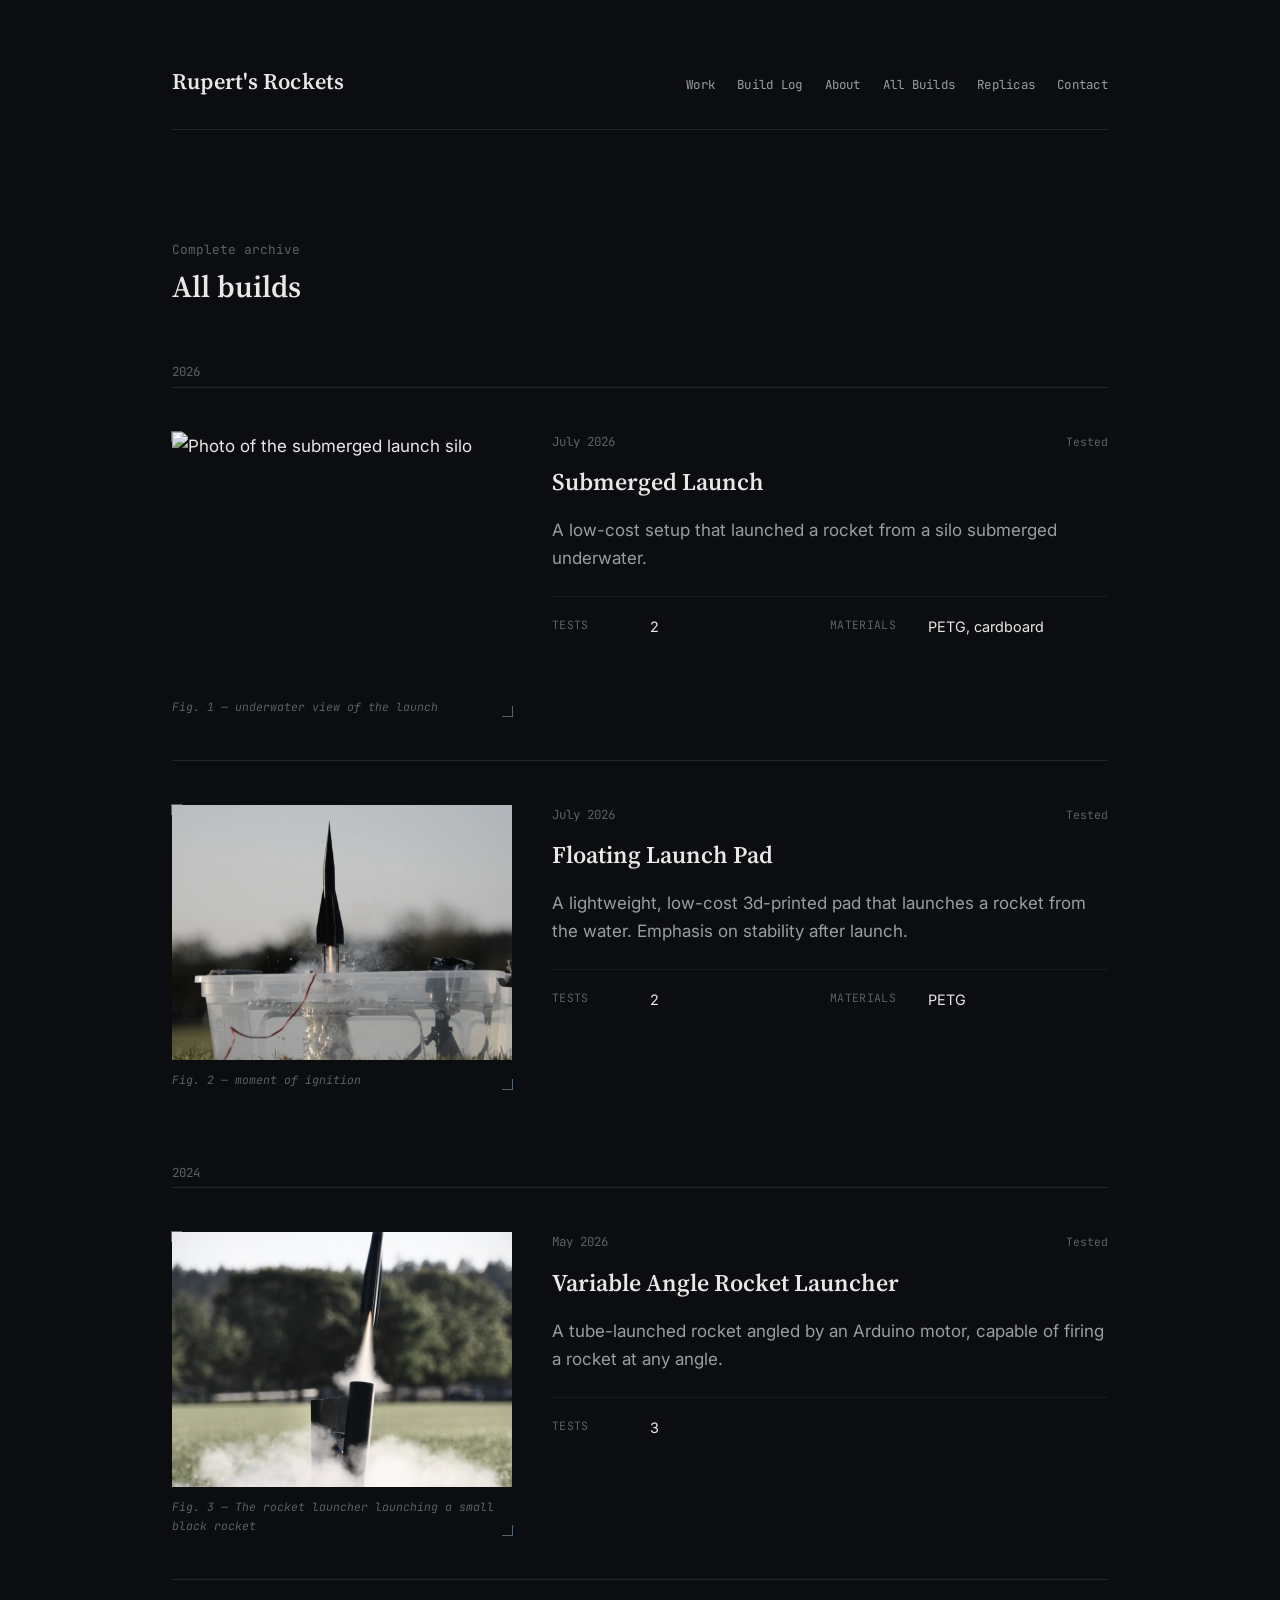
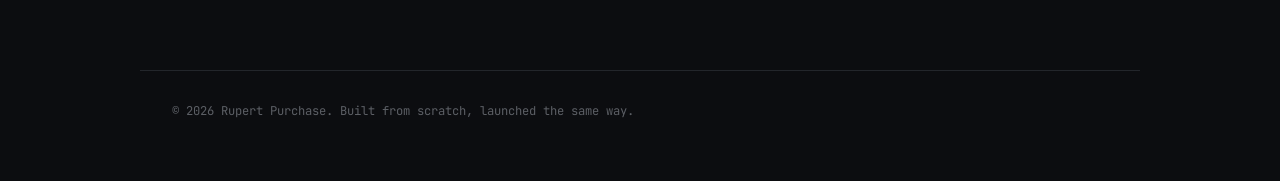
==== all-builds.disabled.html @ 70bcc64e "Rename all-builds.html to all-builds.disabled.html" ====
<!DOCTYPE html>
<html lang="en">
<head>
<meta charset="UTF-8">
<meta name="viewport" content="width=device-width, initial-scale=1.0">

<title>All Builds &mdash; Rupert Purchase</title>
<meta name="description" content="Complete archive of every rocketry project Rupert has built.">

<link rel="preconnect" href="https://fonts.googleapis.com">
<link rel="preconnect" href="https://fonts.gstatic.com" crossorigin>
<link href="https://fonts.googleapis.com/css2?family=Source+Serif+4:ital,wght@0,400;0,600;1,400&family=Inter:wght@400;500&family=JetBrains+Mono:wght@400;500&display=swap" rel="stylesheet">

<link rel="stylesheet" href="style.css">
</head>

<div id="videoModal" class="video-modal">
  <div class="video-container">
    <iframe
      id="videoFrame"
      src=""
      frameborder="0"
      allow="accelerometer; autoplay; clipboard-write; encrypted-media; gyroscope; picture-in-picture"
      allowfullscreen>
    </iframe>
  </div>
</div>
 
<body>

<!-- Same masthead as index.html — keep these two in sync if you edit one -->
<header class="masthead">
  <div class="masthead__top">
    <a href="index.html" class="masthead__name">Rupert's Rockets</a>
    <nav class="masthead__nav">
      <a href="index.html#work">Work</a>
      <a href="index.html#log">Build Log</a>
      <a href="index.html#about">About</a>
      <a href="all-builds.html">All Builds</a>
      <a href="replicas.html">Replicas</a>
      <a href="index.html#contact">Contact</a>
    </nav>
  </div>
</header>

<section class="archive-head reveal">
  <span class="section__index">Complete archive</span>
  <h1 class="section__title">All builds</h1>
</section>

<!-- ======================================================
     Every project you've ever built goes here, whether or
     not it's also featured on the homepage. Same copy/paste
     pattern as index.html: duplicate one whole <article>
     block per new project. No limit on how many you add.

     Optional: group by year using a <p class="year-label">
     heading — see the 2026 / 2024 groups below as an example.
     ====================================================== -->
<section class="section">

  <p class="year-label reveal">2026</p>

  <article class="entry reveal">
    <div class="entry__media">
      <img
  src="assets/photos/underwater_launch_ss.png"
  alt="Photo of the submerged launch silo"
  loading="eager"
  class="video-thumb"
  data-video="https://www.youtube.com/watch?v=LHI1ww0fO9E?autoplay=1">
      <p class="entry__caption">Fig. 1 — underwater view of the launch</p>
    </div>
    <div class="entry__body">
      <div class="entry__top">
        <span class="entry__date">July 2026</span>
        <span class="entry__status">Tested</span>
      </div>
      <h3 class="entry__title">Submerged Launch</h3>
      <p class="entry__desc">
        A low-cost setup that launched a rocket from a silo submerged
        underwater.
      </p>
      <dl class="entry__specs">
        <div><dt>Tests</dt><dd>2</dd></div>
        <div><dt>Materials</dt><dd>PETG, cardboard</dd></div>
      </dl>
    </div>
  </article>

  <article class="entry reveal">
    <div class="entry__media">
      <img
  src="assets/photos/floating_pad_launch.png"
  class="video-thumb"
  loading="eager"
  data-video="https://www.youtube.com/watch?v=VBuDhrKkPOg?autoplay=1">
      <p class="entry__caption">Fig. 2 — moment of ignition</p>
    </div>
    <div class="entry__body">
      <div class="entry__top">
        <span class="entry__date">July 2026</span>
        <span class="entry__status">Tested</span>
      </div>
      <h3 class="entry__title">Floating Launch Pad</h3>
      <p class="entry__desc">
        A lightweight, low-cost 3d-printed pad that launches a rocket from
        the water. Emphasis on stability after launch.
      </p>
      <dl class="entry__specs">
        <div><dt>Tests</dt><dd>2</dd></div>
        <div><dt>Materials</dt><dd>PETG</dd></div>
      </dl>
    </div>
  </article>

  <p class="year-label reveal">2024</p>

  <article class="entry reveal">
    <div class="entry__media">
      <img
  src="assets/photos/5BB09142-C80C-4681-B210-BF5CB4BD6FFE_1_105_c.jpeg"
  class="video-thumb"
  loading="eager"
  data-video="https://www.youtube.com/watch?v=QbdIOIB6Yd4?autoplay=1">
      <p class="entry__caption">Fig. 3 — The rocket launcher launching a small black rocket</p>
    </div>
    <div class="entry__body">
      <div class="entry__top">
   
        <span class="entry__date">May 2026</span>
        <span class="entry__status">Tested</span>
      </div>
      <h3 class="entry__title">Variable Angle Rocket Launcher</h3>
      <p class="entry__desc">
        A tube-launched rocket angled by an Arduino motor, capable of firing a rocket at any angle. 
      </p>
      <dl class="entry__specs">
        <div><dt>Tests</dt><dd>3</dd></div>
      </dl>
    </div>
  </article>

  <!--
    TO ADD MORE PROJECTS:
    1. Copy one entire <article class="entry reveal"> ... </article> block
    2. Paste it wherever it belongs chronologically
    3. Add a new <p class="year-label reveal">20XX</p> above it if it's a new year
    No limit — every build you've ever done can live here.
  -->

</section>

<footer class="footer">
  &copy; 2026 Rupert Purchase. Built from scratch, launched the same way.
</footer>

<script src="script.js"></script>
</body>
</html>
---- style.css ----
/* ============================================================
   DESIGN TOKENS
   ============================================================ */
:root {
  --bg:          #0c0d10;   /* page background — ink black */
  --bg-raised:   #131519;   /* very slightly lighter, used sparingly */
  --line:        #23262b;   /* hairline rules between entries */
  --line-soft:   #191b1f;

  --text:        #e8e8e6;   /* primary text — warm off-white, like paper */
  --text-dim:    #9a9da3;   /* secondary text */
  --text-faint:  #5c5f65;   /* faintest text — captions, footnotes */
  --accent:      #8fa8c2;   /* muted slate blue — links, labels, dates. Understated on purpose. */

  --font-display: 'Source Serif 4', serif;   /* headings — editorial, not techy */
  --font-body:    'Inter', sans-serif;        /* paragraphs */
  --font-mono:    'JetBrains Mono', monospace; /* dates, codes, captions only */

  --content: 700px;   /* narrow column for reading text */
  --wide: 1000px;     /* wider column for entries with images */
}

/* ============================================================
   RESET & BASE
   ============================================================ */
* { box-sizing: border-box; margin: 0; padding: 0; }

html { scroll-behavior: smooth; }

body {
  background: var(--bg);
  color: var(--text);
  font-family: var(--font-body);
  font-size: 17px;
  line-height: 1.65;
}

a { color: inherit; text-decoration: none; }
img { max-width: 100%; display: block; }
ol, ul { list-style: none; }

a:focus-visible, button:focus-visible {
  outline: 2px solid var(--accent);
  outline-offset: 3px;
}

::selection { background: var(--accent); color: var(--bg); }

/* Generic link style used inline in paragraphs */
.link {
  border-bottom: 1px solid var(--line);
  transition: border-color 0.2s ease, color 0.2s ease;
}
.link:hover { border-color: var(--accent); color: var(--accent); }

/* ============================================================
   SCROLL REVEAL — subtle, not showy
   ============================================================ */
.reveal {
  opacity: 0;
  transform: translateY(10px);
  transition: opacity 0.6s ease, transform 0.6s ease;
}
.reveal.is-visible { opacity: 1; transform: none; }

@media (prefers-reduced-motion: reduce) {
  .reveal { opacity: 1; transform: none; transition: none; }
  html { scroll-behavior: auto; }
}

/* ============================================================
   MASTHEAD / NAV
   ============================================================ */
.masthead {
  max-width: var(--wide);
  margin: 0 auto;
  padding: 64px 32px 40px;
}

.masthead__top {
  display: flex;
  justify-content: space-between;
  align-items: baseline;
  flex-wrap: wrap;
  gap: 16px 32px;
  padding-bottom: 28px;
  border-bottom: 1px solid var(--line);
}

.masthead__name {
  font-family: var(--font-display);
  font-weight: 600;
  font-size: 1.4rem;
  letter-spacing: 0.01em;
}

.masthead__nav {
  display: flex;
  gap: 22px;
  font-family: var(--font-mono);
  font-size: 0.78rem;
  letter-spacing: 0.02em;
  color: var(--text-dim);
}

.masthead__nav a { transition: color 0.2s ease; }
.masthead__nav a:hover { color: var(--accent); }

.masthead__tagline {
  font-family: var(--font-display);
  font-style: italic;
  font-size: 1.15rem;
  color: var(--text-dim);
  margin-top: 26px;
  max-width: 46ch;
}

/* ============================================================
   INTRO
   ============================================================ */
.intro {
  max-width: var(--content);
  margin: 0 auto;
  padding: 20px 32px 80px;
}

.intro p {
  color: var(--text-dim);
  font-size: 1.02rem;
}

.intro p + p { margin-top: 18px; }

/* ============================================================
   SECTION LABELS
   ============================================================ */
.section {
  max-width: var(--wide);
  margin: 0 auto;
  padding: 0 32px 90px;
}

.section__head {
  display: flex;
  align-items: baseline;
  gap: 14px;
  margin-bottom: 44px;
}

.section__index {
  font-family: var(--font-mono);
  font-size: 0.8rem;
  color: var(--text-faint);
}

.section__title {
  font-family: var(--font-display);
  font-weight: 600;
  font-size: 1.6rem;
}

.section__note {
  font-family: var(--font-mono);
  font-size: 0.78rem;
  color: var(--text-faint);
  margin-left: auto;
}

.section__note a { color: var(--accent); }
.section__note a:hover { text-decoration: underline; }

/* ============================================================
   ENTRIES (builds)
   Each .entry is one project — a horizontal record, not a
   marketing card. Image, then a plain description with a
   simple spec list.
   ============================================================ */
/* video sample: */

.video-thumb {
    cursor: pointer;
}

.video-modal {
    position: fixed;
    inset: 0;
    background: rgba(0,0,0,.85);
    display: flex;
    justify-content: center;
    align-items: center;
    opacity: 0;
    pointer-events: none;
    transition: opacity .25s ease;
    z-index: 9999;
}

.video-modal.open {
    opacity: 1;
    pointer-events: auto;
}

.video-container {
    width: min(90vw, 1200px);
    aspect-ratio: 16 / 9;
}

.video-container iframe {
    width: 100%;
    height: 100%;
    border: none;
    border-radius: 10px;
}

/* sample end. */

.entry {
  display: grid;
  grid-template-columns: 340px 1fr;
  gap: 40px;
  padding: 44px 0;
  border-top: 1px solid var(--line);
}

.entry:last-child { border-bottom: 1px solid var(--line); }

.entry__media {
  position: relative;
}

.entry__media img {
  width: 100%;
  aspect-ratio: 4 / 3;
  object-fit: cover;
  filter: grayscale(45%);
  transition: filter 0.5s ease;
}

.entry:hover .entry__media img { filter: grayscale(0%); }

/* Small corner ticks — a quiet nod to technical drawings, not a HUD */
.entry__media::before,
.entry__media::after {
  content: '';
  position: absolute;
  width: 10px;
  height: 10px;
  border: 1px solid var(--accent);
  opacity: 0.55;
}
.entry__media::before { top: -1px; left: -1px; border-right: none; border-bottom: none; }
.entry__media::after  { bottom: -1px; right: -1px; border-left: none; border-top: none; }

.entry__caption {
  font-family: var(--font-mono);
  font-size: 0.72rem;
  color: var(--text-faint);
  margin-top: 10px;
  font-style: italic;
}

.entry__top {
  display: flex;
  align-items: baseline;
  gap: 14px;
  margin-bottom: 10px;
  flex-wrap: wrap;
}

.entry__code {
  font-family: var(--font-mono);
  font-size: 0.78rem;
  color: var(--accent);
}

.entry__date {
  font-family: var(--font-mono);
  font-size: 0.78rem;
  color: var(--text-faint);
}

.entry__status {
  font-family: var(--font-mono);
  font-size: 0.72rem;
  color: var(--text-faint);
  margin-left: auto;
}

.entry__title {
  font-family: var(--font-display);
  font-weight: 600;
  font-size: 1.5rem;
  margin-bottom: 14px;
}

.entry__desc {
  color: var(--text-dim);
  max-width: 56ch;
  margin-bottom: 24px;
}

.entry__specs {
  display: flex;
  flex-wrap: wrap;
  gap: 8px 0;
  border-top: 1px solid var(--line-soft);
  padding-top: 18px;
}

.entry__specs > div {
  display: flex;
  gap: 8px;
  width: 50%;
  font-size: 0.9rem;
  padding-right: 12px;
}

.entry__specs dt {
  font-family: var(--font-mono);
  font-size: 0.72rem;
  color: var(--text-faint);
  text-transform: uppercase;
  letter-spacing: 0.03em;
  min-width: 90px;
}

.entry__specs dd { color: var(--text); }

/* ============================================================
   BUILD LOG (chronological notes)
   ============================================================ */
.notes__item {
  display: grid;
  grid-template-columns: 90px 1fr;
  gap: 24px;
  padding: 20px 0;
  border-top: 1px solid var(--line);
}
.notes__item:last-child { border-bottom: 1px solid var(--line); }

.notes__date {
  font-family: var(--font-mono);
  font-size: 0.8rem;
  color: var(--accent);
}

.notes__text { color: var(--text-dim); max-width: 60ch; }

/* ============================================================
   ABOUT + STATS LINE (plain text, not boxed)
   ============================================================ */
.about__text {
  max-width: var(--content);
  color: var(--text-dim);
  margin-bottom: 36px;
}

.stats-line {
  display: flex;
  flex-wrap: wrap;
  gap: 8px 28px;
  font-family: var(--font-mono);
  font-size: 0.92rem;
  border-top: 1px solid var(--line);
  padding-top: 24px;
}

.stats-line b {
  color: var(--accent);
  font-weight: 500;
}

.stats-line span { color: var(--text-faint); }

/* ============================================================
   CONTACT
   ============================================================ */
.contact__text {
  color: var(--text-dim);
  max-width: var(--content);
  margin-bottom: 22px;
}

.contact__email {
  font-family: var(--font-display);
  font-size: 1.5rem;
  display: inline-block;
  border-bottom: 1px solid var(--line);
  padding-bottom: 4px;
  margin-bottom: 26px;
  transition: border-color 0.2s ease, color 0.2s ease;
}
.contact__email:hover { border-color: var(--accent); color: var(--accent); }

.contact__links {
  display: flex;
  gap: 10px;
  font-family: var(--font-mono);
  font-size: 0.85rem;
  color: var(--text-dim);
}

.gallery-link {
  color: var(--accent);
  display: inline-block;
  transition: transform 0.25s ease, color 0.2s ease;
}

.gallery-link:hover {
  transform: scale(1.08);
  color: var(--accent);
}

.contact__links a:hover { color: var(--accent); }
.contact__links span { color: var(--text-faint); }

/* ============================================================
   FOOTER
   ============================================================ */
.footer {
  max-width: var(--wide);
  margin: 0 auto;
  padding: 30px 32px 60px;
  border-top: 1px solid var(--line);
  font-family: var(--font-mono);
  font-size: 0.76rem;
  color: var(--text-faint);
}

/* ============================================================
   ARCHIVE PAGE EXTRAS
   ============================================================ */
.archive-head {
  max-width: var(--wide);
  margin: 0 auto;
  padding: 64px 32px 20px;
}

.archive-head .section__title { font-size: 1.9rem; }

.year-group {
  margin-bottom: 8px;
}

.year-label {
  font-family: var(--font-mono);
  font-size: 0.78rem;
  color: var(--text-faint);
  padding: 30px 0 4px;
}

/* ============================================================
   RESPONSIVE
   ============================================================ */
@media (max-width: 820px) {
  .entry { grid-template-columns: 1fr; }
  .entry__specs > div { width: 100%; }
  .notes__item { grid-template-columns: 70px 1fr; }
}

@media (max-width: 560px) {
  .masthead { padding: 44px 20px 30px; }
  .masthead__nav { gap: 14px; font-size: 0.72rem; }
  .intro, .section, .archive-head, .footer { padding-left: 20px; padding-right: 20px; }
}
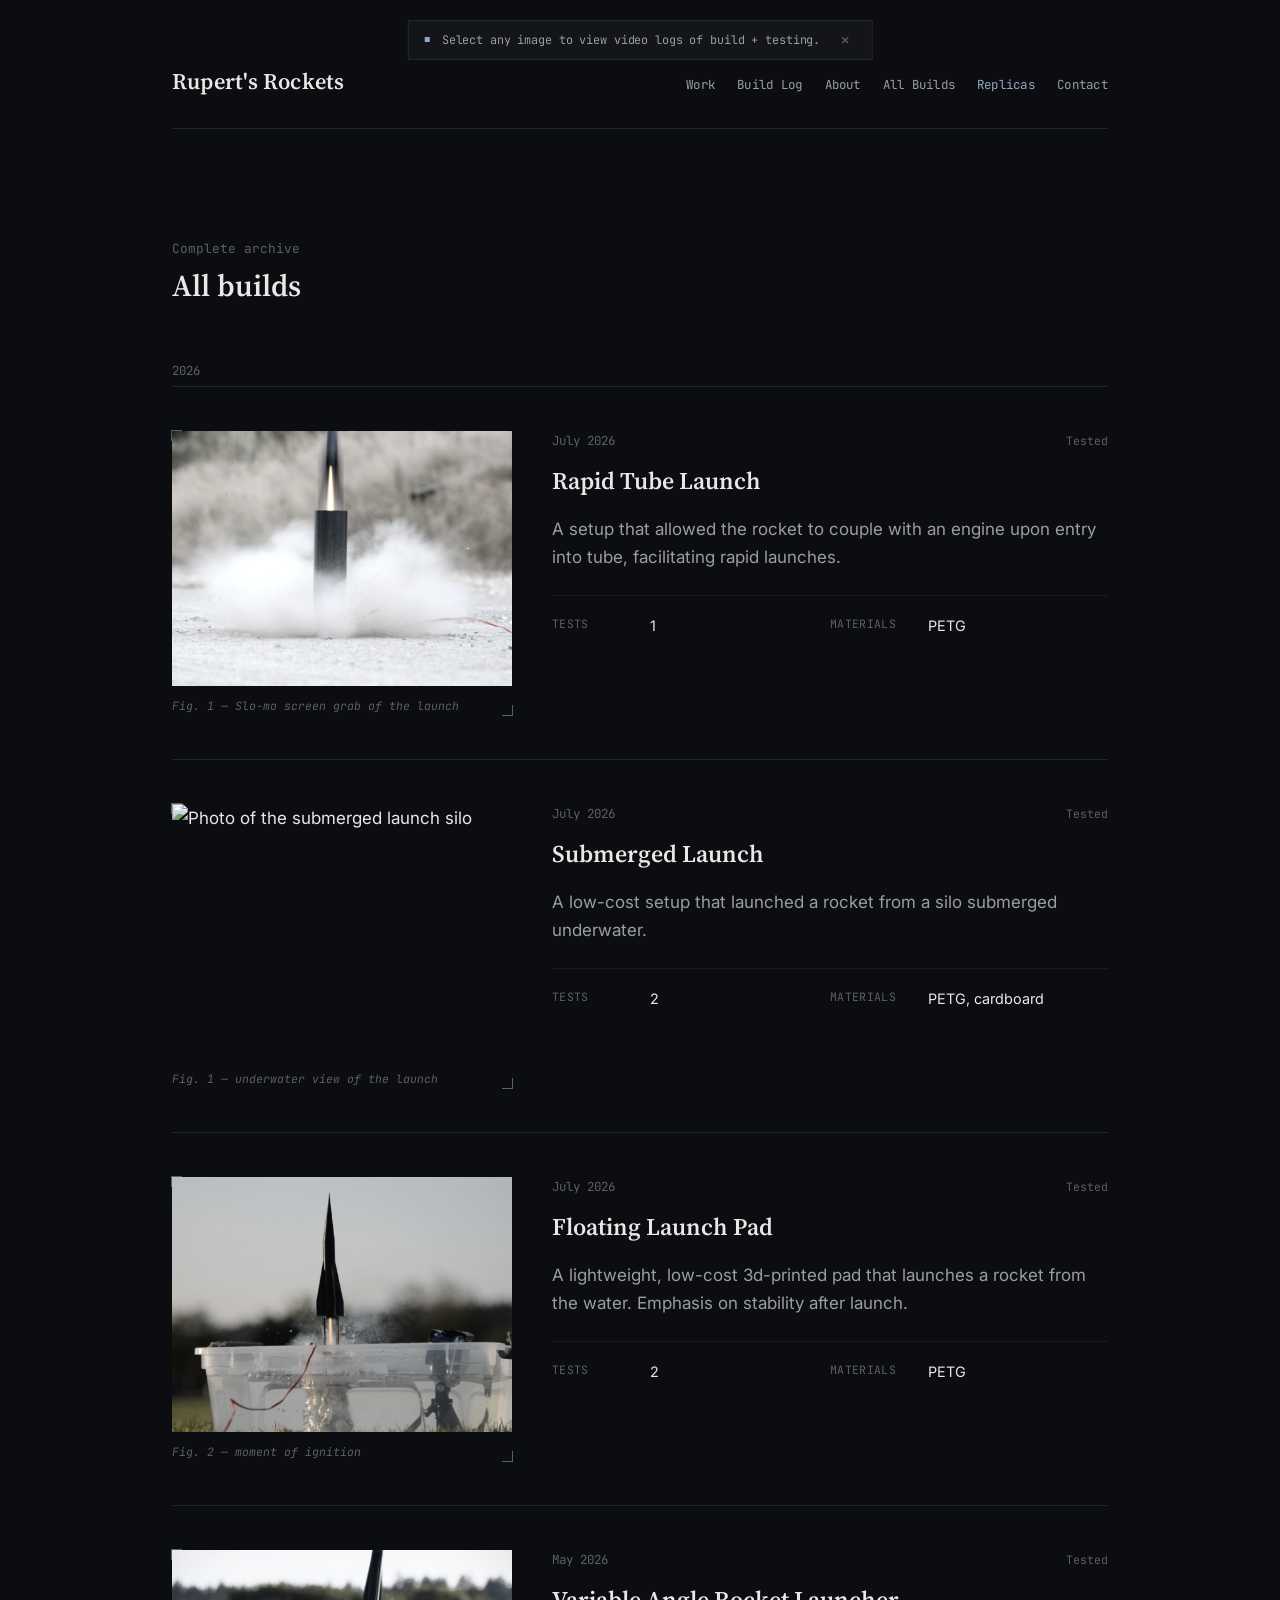
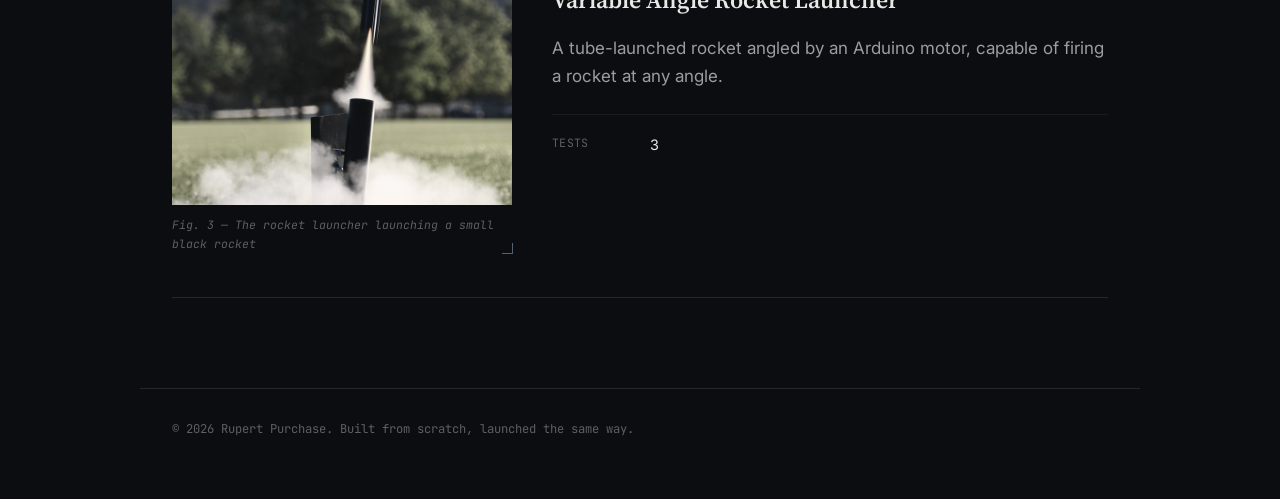
==== commit a3fc2192: "Rename all-builds.html to all-builds.disabled.html" ====
--- a/all-builds.disabled.html
+++ b/all-builds.disabled.html
@@ -28,6 +28,14 @@
  
 <body>
 
+<div class="opening-curtain"></div>
+
+<div id="video-hint-toast" class="hint-toast" role="status">
+  <span class="hint-toast__node"></span>
+  <span class="hint-toast__text">Select any image to view video logs of build + testing.</span>
+  <button type="button" class="hint-toast__close" aria-label="Dismiss notification">&times;</button>
+</div>
+  
 <!-- Same masthead as index.html — keep these two in sync if you edit one -->
 <header class="masthead">
   <div class="masthead__top">
@@ -37,7 +45,7 @@
       <a href="index.html#log">Build Log</a>
       <a href="index.html#about">About</a>
       <a href="all-builds.html">All Builds</a>
-      <a href="replicas.html">Replicas</a>
+      <a href="replicas.html" class="nav-highlight">Replicas</a>
       <a href="index.html#contact">Contact</a>
     </nav>
   </div>
@@ -64,6 +72,36 @@
   <article class="entry reveal">
     <div class="entry__media">
       <img
+  src="assets/photos/tube launched rocket screengrab.png"
+  alt="Photo of the launch"
+  loading="eager"
+  class="video-thumb"
+  data-video="https://www.youtube.com/watch?v=5SnpOHz6Zsk?autoplay=1">
+      <p class="entry__caption">Fig. 1 — Slo-mo screen grab of the launch</p>
+    </div>
+    <div class="entry__body">
+      <div class="entry__top">
+        <span class="entry__date">July 2026</span>
+        <span class="entry__status">Tested</span>
+      </div>
+      <h3 class="entry__title" tabindex="0">
+        Rapid Tube Launch
+        <!-- EDIT: this tooltip text -->
+        <span class="title-tip">INSIGHTS: Lightweight, portable rocket launcher that allows for rapid launches.</span>
+      </h3>
+      <p class="entry__desc">
+        A setup that allowed the rocket to couple with an engine upon entry into tube, facilitating rapid launches.
+      </p>
+      <dl class="entry__specs">
+        <div><dt>Tests</dt><dd>1</dd></div>
+        <div><dt>Materials</dt><dd>PETG</dd></div>
+      </dl>
+    </div>
+  </article>
+
+  <article class="entry reveal">
+    <div class="entry__media">
+      <img
   src="assets/photos/underwater_launch_ss.png"
   alt="Photo of the submerged launch silo"
   loading="eager"
@@ -76,7 +114,11 @@
         <span class="entry__date">July 2026</span>
         <span class="entry__status">Tested</span>
       </div>
-      <h3 class="entry__title">Submerged Launch</h3>
+      <h3 class="entry__title" tabindex="0">
+        Submerged Launch
+        <!-- EDIT: this tooltip text -->
+        <span class="title-tip">INSIGHTS: Explored launch conditions in underwater environments, launch site versatility.</span>
+      </h3>
       <p class="entry__desc">
         A low-cost setup that launched a rocket from a silo submerged
         underwater.
@@ -102,7 +144,11 @@
         <span class="entry__date">July 2026</span>
         <span class="entry__status">Tested</span>
       </div>
-      <h3 class="entry__title">Floating Launch Pad</h3>
+      <h3 class="entry__title" tabindex="0">
+        Floating Launch Pad
+        <!-- EDIT: this tooltip text -->
+        <span class="title-tip">INSIGHTS: Expands launch capabilities through a flexible launch surface. No longer limited to fields/terrestrial surfaces.</span>
+      </h3>
       <p class="entry__desc">
         A lightweight, low-cost 3d-printed pad that launches a rocket from
         the water. Emphasis on stability after launch.
@@ -114,7 +160,7 @@
     </div>
   </article>
 
-  <p class="year-label reveal">2024</p>
+ 
 
   <article class="entry reveal">
     <div class="entry__media">
@@ -131,7 +177,11 @@
         <span class="entry__date">May 2026</span>
         <span class="entry__status">Tested</span>
       </div>
-      <h3 class="entry__title">Variable Angle Rocket Launcher</h3>
+      <h3 class="entry__title" tabindex="0">
+        Variable Angle Rocket Launcher
+        <!-- EDIT: this tooltip text -->
+        <span class="title-tip">INSIGHTS: Allows easier and more precise adjustment of launch trajectory, enabling adaptation to conditions like wind.</span>
+      </h3>
       <p class="entry__desc">
         A tube-launched rocket angled by an Arduino motor, capable of firing a rocket at any angle. 
       </p>
@@ -140,6 +190,8 @@
       </dl>
     </div>
   </article>
+
+  
 
   <!--
     TO ADD MORE PROJECTS:
--- a/style.css
+++ b/style.css
@@ -84,7 +84,19 @@
   flex-wrap: wrap;
   gap: 16px 32px;
   padding-bottom: 28px;
-  border-bottom: 1px solid var(--line);
+  position: relative; /* Established for the drawing line coordinate space */
+}
+
+.masthead__top::after {
+  content: '';
+  position: absolute;
+  bottom: 0;
+  left: 0;
+  height: 1px;
+  background: var(--line);
+  width: 0;
+  animation: drawLine 0.9s cubic-bezier(0.4, 0, 0.2, 1) forwards;
+  animation-delay: 0.2s;
 }
 
 .masthead__name {
@@ -105,6 +117,30 @@
 
 .masthead__nav a { transition: color 0.2s ease; }
 .masthead__nav a:hover { color: var(--accent); }
+
+/* ============================================================
+   NAV HIGHLIGHT PULSE
+   Applied to the Replicas link on all-builds.html only —
+   plays once when the page loads to draw the eye to it.
+   ============================================================ */
+@keyframes navHighlightPulse {
+  0%   { color: var(--text-dim); transform: scale(1); }
+  45%  { color: var(--accent); transform: scale(1.22); }
+  100% { color: var(--accent); transform: scale(1); }
+}
+
+.nav-highlight {
+  display: inline-block;
+  animation: navHighlightPulse 1.2s cubic-bezier(0.25, 1, 0.5, 1) both;
+  animation-delay: 0.65s; /* Aligned precisely with its position in the nav stack */
+}
+
+@media (prefers-reduced-motion: reduce) {
+  .nav-highlight {
+    animation: none;
+    color: var(--accent);
+  }
+}
 
 .masthead__tagline {
   font-family: var(--font-display);
@@ -290,6 +326,53 @@
   font-weight: 600;
   font-size: 1.5rem;
   margin-bottom: 14px;
+  position: relative;
+  width: max-content;
+  cursor: help;
+}
+
+/* ============================================================
+   TITLE TOOLTIPS (all-builds.html)
+   Hover a project title for a short note on the "why" behind it.
+   Each tooltip's text lives in a <span class="title-tip"> nested
+   inside the <h3 class="entry__title"> in the HTML.
+   ============================================================ */
+.entry__title .title-tip {
+  position: absolute;
+  left: 0;
+  top: 100%;
+  margin-top: 10px;
+  background: var(--bg-raised);
+  border: 1px solid var(--line);
+  border-radius: 8px;
+  padding: 12px 16px;
+  font-family: var(--font-body);
+  font-size: 0.85rem;
+  font-weight: 400;
+  line-height: 1.5;
+  color: var(--text-dim);
+  width: max-content;
+  max-width: 280px;
+  box-shadow: 0 10px 28px rgba(0, 0, 0, 0.45);
+  opacity: 0;
+  transform: translateY(-4px);
+  pointer-events: none;
+  transition: opacity 0.2s ease, transform 0.2s ease;
+  z-index: 20;
+}
+
+.entry__title:hover .title-tip,
+.entry__title:focus-within .title-tip {
+  opacity: 1;
+  transform: translateY(0);
+}
+
+@media (prefers-reduced-motion: reduce) {
+  .entry__title .title-tip { transition: none; }
+}
+
+@media (max-width: 560px) {
+  .entry__title .title-tip { max-width: 220px; }
 }
 
 .entry__desc {
@@ -462,3 +545,234 @@
   .masthead__nav { gap: 14px; font-size: 0.72rem; }
   .intro, .section, .archive-head, .footer { padding-left: 20px; padding-right: 20px; }
 }
+
+/* ============================================================
+   SYSTEM OPENING ANIMATIONS
+   ============================================================ */
+
+/* Brief fade curtain preventing flash of content */
+.opening-curtain {
+  position: fixed;
+  inset: 0;
+  background: var(--bg);
+  z-index: 10000;
+  pointer-events: none;
+  animation: fadeOutCurtain 0.4s cubic-bezier(0.25, 1, 0.5, 1) forwards;
+  animation-delay: 0.1s;
+}
+
+/* Staggered entrance baseline for masthead structural components */
+.masthead__name,
+.masthead__nav a:not(.nav-highlight),
+.masthead__tagline {
+  opacity: 0;
+  transform: translateY(6px);
+  animation: mastheadFadeUp 0.6s cubic-bezier(0.25, 1, 0.5, 1) forwards;
+}
+
+/* Progression Sequence Timing */
+.masthead__name { animation-delay: 0.35s; }
+.masthead__nav a:nth-child(1) { animation-delay: 0.45s; }
+.masthead__nav a:nth-child(2) { animation-delay: 0.50s; }
+.masthead__nav a:nth-child(3) { animation-delay: 0.55s; }
+.masthead__nav a:nth-child(4) { animation-delay: 0.60s; }
+.masthead__nav a:nth-child(5) { animation-delay: 0.65s; }
+.masthead__nav a:nth-child(6) { animation-delay: 0.70s; }
+.masthead__tagline { animation-delay: 0.8s; }
+
+@keyframes drawLine {
+  0% { width: 0; background: var(--accent); }
+  60% { background: var(--accent); }
+  100% { width: 100%; background: var(--line); }
+}
+
+@keyframes mastheadFadeUp {
+  to { opacity: 1; transform: translateY(0); }
+}
+
+@keyframes fadeOutCurtain {
+  to { opacity: 0; visibility: hidden; }
+}
+
+/* Overriding the standard highlight pulse to incorporate the staggering phase */
+@keyframes navHighlightPulse {
+  0%   { opacity: 0; transform: translateY(6px) scale(1); color: var(--text-dim); }
+  35%  { opacity: 1; transform: translateY(0) scale(1); color: var(--text-dim); }
+  70%  { color: var(--accent); transform: scale(1.18); }
+  100% { opacity: 1; transform: translateY(0) scale(1); color: var(--accent); }
+}
+
+/* Respect user layout environments with accessibility overrides */
+@media (prefers-reduced-motion: reduce) {
+  .opening-curtain { display: none; }
+  .masthead__top::after { width: 100%; animation: none; background: var(--line); }
+  .masthead__name, 
+  .masthead__nav a, 
+  .masthead__tagline {
+    opacity: 1;
+    transform: none;
+    animation: none;
+  }
+  .nav-highlight { color: var(--accent); }
+}
+
+/* ============================================================
+   BOOT SEQUENCE (index.html home page only)
+   A brief "secure system" style loading screen, shown once per
+   browser session the first time someone lands on the homepage.
+   Timing/removal is driven from script.js — see #bootCurtain.
+   The plain .opening-curtain used on other pages is untouched.
+   ============================================================ */
+.opening-curtain.boot-curtain {
+  animation: none;
+  opacity: 1;
+  visibility: visible;
+  pointer-events: auto;
+  display: flex;
+  align-items: center;
+  justify-content: center;
+  cursor: default;
+  user-select: none;
+}
+
+.opening-curtain.boot-curtain.boot-done {
+  animation: fadeOutCurtain 0.6s cubic-bezier(0.25, 1, 0.5, 1) forwards;
+}
+
+body.boot-lock { overflow: hidden; }
+
+.boot {
+  width: min(320px, 78vw);
+  font-family: var(--font-mono);
+}
+
+.boot__id {
+  font-size: 0.68rem;
+  letter-spacing: 0.12em;
+  color: var(--text-faint);
+  text-align: center;
+  margin-bottom: 22px;
+  opacity: 0;
+  animation: mastheadFadeUp 0.5s cubic-bezier(0.25, 1, 0.5, 1) 0.05s forwards;
+}
+
+.boot__line {
+  font-size: 0.76rem;
+  letter-spacing: 0.02em;
+  color: var(--text-dim);
+  margin-bottom: 8px;
+  opacity: 0;
+  transform: translateY(6px);
+  animation: mastheadFadeUp 0.4s cubic-bezier(0.25, 1, 0.5, 1) forwards;
+}
+
+.boot__line--1 { animation-delay: 0.15s; }
+.boot__line--2 { animation-delay: 0.32s; }
+.boot__line--3 { animation-delay: 0.49s; }
+
+.boot__bar {
+  height: 2px;
+  width: 100%;
+  background: var(--line);
+  margin: 18px 0 8px;
+  overflow: hidden;
+}
+
+.boot__bar-fill {
+  height: 100%;
+  width: 0%;
+  background: var(--accent);
+  box-shadow: 0 0 8px 1px var(--accent);
+}
+
+.boot__meta {
+  display: flex;
+  justify-content: space-between;
+  font-size: 0.68rem;
+  letter-spacing: 0.05em;
+  color: var(--text-faint);
+}
+
+#bootStatus { color: var(--accent); }
+
+@media (prefers-reduced-motion: reduce) {
+  .opening-curtain.boot-curtain { display: none; }
+}
+
+/* ============================================================
+   VIDEO HINT POP-UP (TOAST)
+   ============================================================ */
+.hint-toast {
+  position: fixed;
+  top: 20px;
+  left: 50%;
+  transform: translate(-50%, -15px);
+  background: var(--bg-raised);
+  border: 1px solid var(--line);
+  padding: 10px 16px;
+  display: flex;
+  align-items: center;
+  gap: 12px;
+  z-index: 9999;
+  font-family: var(--font-mono);
+  font-size: 0.74rem;
+  color: var(--text-dim);
+  opacity: 0;
+  pointer-events: none;
+  transition: transform 0.5s cubic-bezier(0.25, 1, 0.5, 1), opacity 0.5s ease;
+}
+
+/* State triggered via JavaScript after load sequence */
+.hint-toast.is-visible {
+  opacity: 1;
+  pointer-events: auto;
+  transform: translate(-50%, 0);
+}
+
+/* State when dismissed by user */
+.hint-toast.is-hidden {
+  opacity: 0;
+  pointer-events: none;
+  transform: translate(-50%, -10px);
+  transition: transform 0.3s ease, opacity 0.3s ease;
+}
+
+/* Small square technical node matching accent layout styling */
+.hint-toast__node {
+  width: 5px;
+  height: 5px;
+  background: var(--accent);
+  flex-shrink: 0;
+}
+
+.hint-toast__text {
+  line-height: 1.4;
+  letter-spacing: -0.01em;
+}
+
+/* Ultra-clean plain text close button */
+.hint-toast__close {
+  background: none;
+  border: none;
+  color: var(--text-faint);
+  cursor: pointer;
+  font-family: inherit;
+  font-size: 1.1rem;
+  padding: 0 4px;
+  line-height: 1;
+  margin-left: 4px;
+  transition: color 0.2s ease, transform 0.2s ease;
+}
+
+.hint-toast__close:hover {
+  color: var(--accent);
+  transform: scale(1.1);
+}
+
+/* Accessibility override for reduced motion preferences */
+@media (prefers-reduced-motion: reduce) {
+  .hint-toast {
+    transition: none;
+    transform: translate(-50%, 0);
+  }
+}
